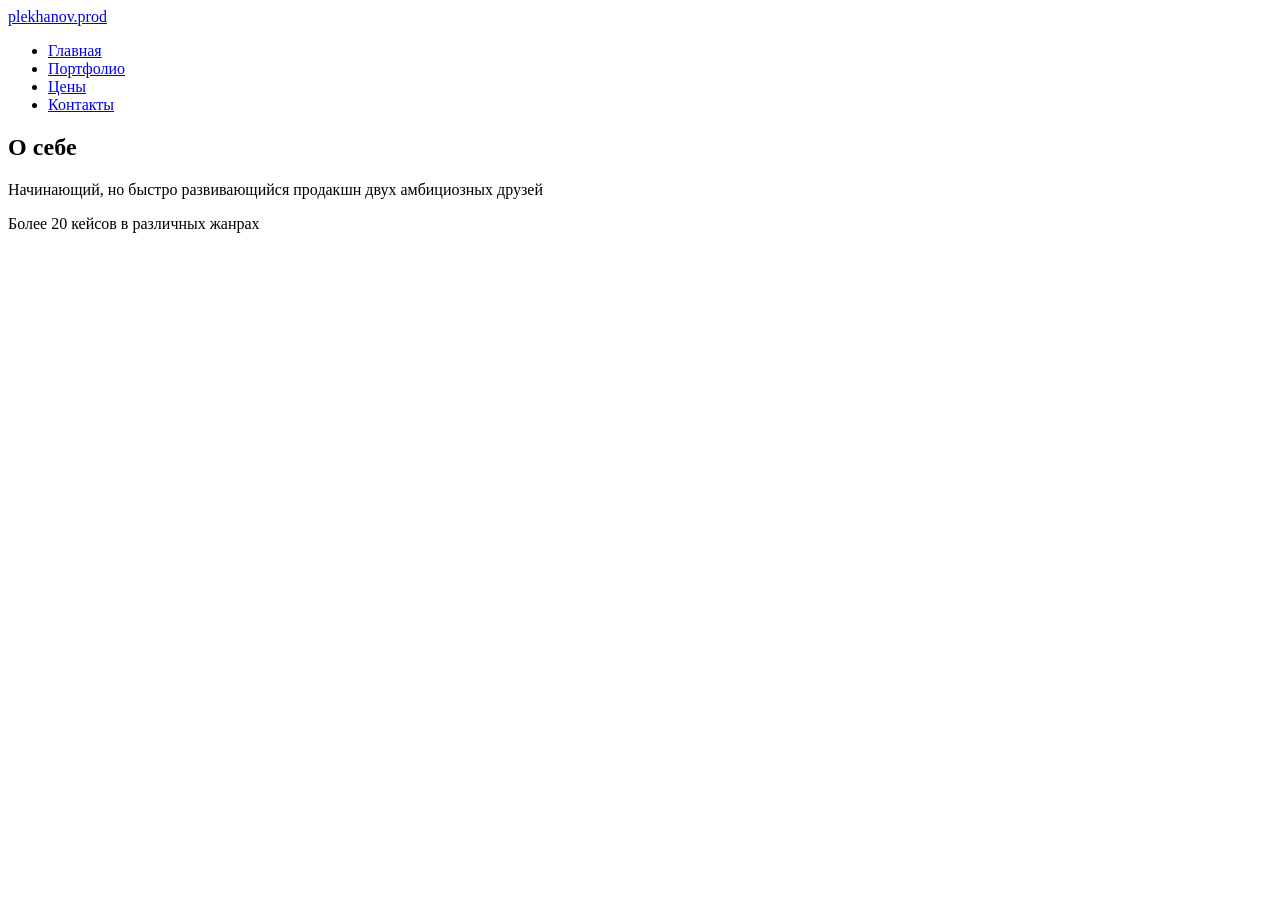
==== index.html @ 406d54a6 "Update index.html123" ====
<!DOCTYPE html>
<html lang="ru">
<head>
    <meta charset="UTF-8">
    <meta name="viewport" content="width=device-width, initial-scale=1.0">
    <title>plekhanov.prod</title>
    <link rel="stylesheet" href="style.css">
</head>
<script>
document.addEventListener('DOMContentLoaded', function() {
    const currentPage = window.location.pathname.split('/').pop() || 'index.html';
    const links = document.querySelectorAll('.header ul a'); // ONLY NAV MENU LINKS
    
    links.forEach(link => {
        if (link.getAttribute('href') === currentPage) {
            link.classList.add('active');
        }
    });
});
</script>
<body>
    <nav class="header">
        <a href="index.html" class="logo">plekhanov.<span>prod</span></a>
        <ul>
            <li><a href="index.html" class="active">Главная</a></li>
            <li><a href="portfolio.html">Портфолио</a></li>
            <li><a href="prices.html">Цены</a></li>
            <li><a href="contacts.html">Контакты</a></li>
        </ul>
    </nav>
    
    <main class="main-content">
    <!-- YOUR BACKGROUND IMAGE -->
    <div class="hero" style="background-image: url('https://raw.githubusercontent.com/naimEND/naimEND.github.io/0_pSHP9z4XFHgTAmvR (2).jpg');">
        <div class="hero-overlay"></div>
        
        <!-- BIO TEXT HIGHER - OVER BACKGROUND -->
        <section class="bio hero-bio">
            <h2>О себе</h2>
            <p>Начинающий, но быстро развивающийся продакшн двух амбициозных друзей</p>
            <p>Более 20 кейсов в различных жанрах</p>
        </section>
    </div>
    </main>
</body>
</html>
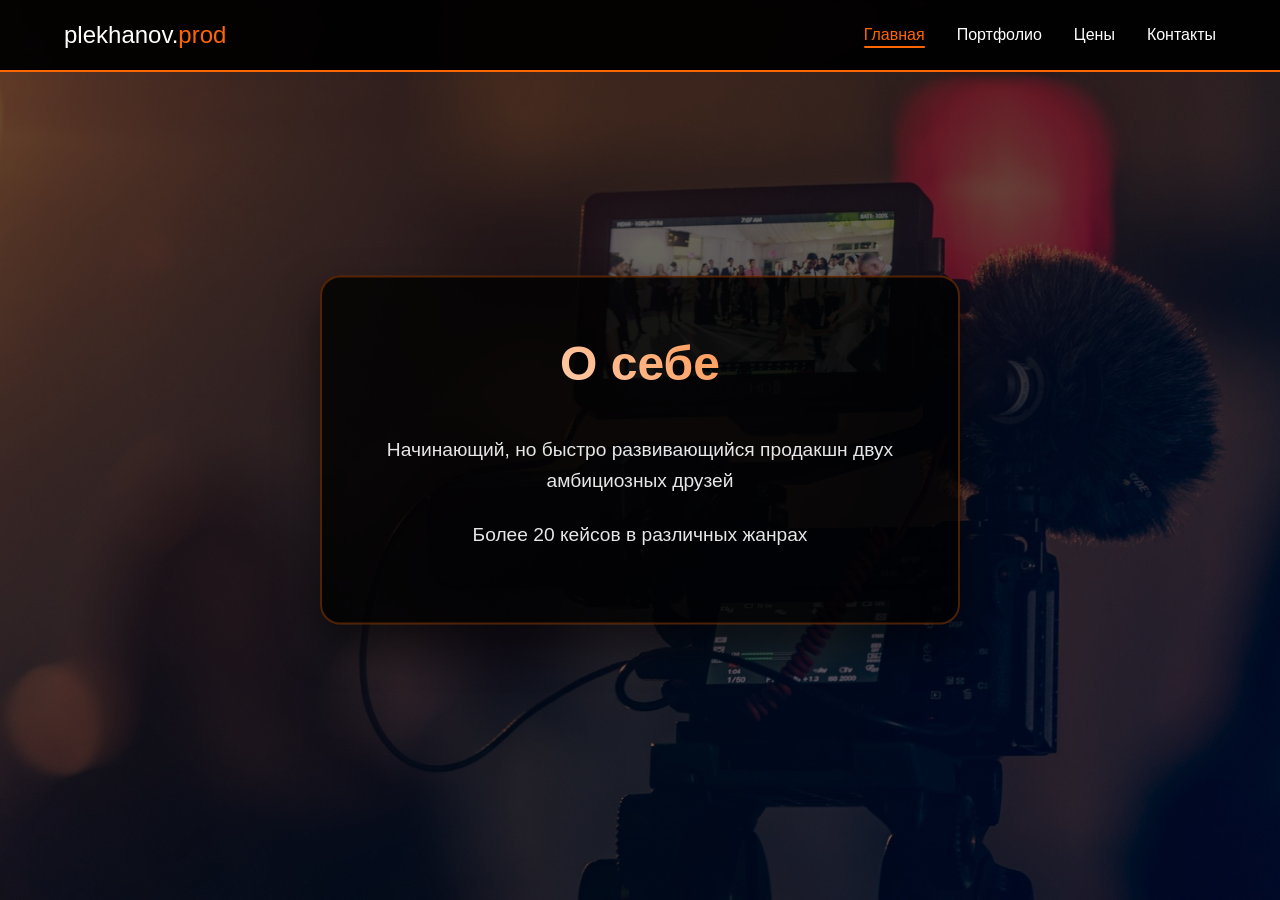
==== commit cb78ee29: "Update index.html" ====
--- a/index.html
+++ b/index.html
@@ -31,7 +31,7 @@
     
     <main class="main-content">
     <!-- YOUR BACKGROUND IMAGE -->
-    <div class="hero" style="background-image: url('https://raw.githubusercontent.com/naimEND/naimEND.github.io/0_pSHP9z4XFHgTAmvR (2).jpg');">
+    <div class="hero" style="background-image: url('./0_pSHP9z4XFHgTAmvR.jpg');">
         <div class="hero-overlay"></div>
         
         <!-- BIO TEXT HIGHER - OVER BACKGROUND -->
--- a/style.css
+++ b/style.css
@@ -0,0 +1,467 @@
+* { margin: 0; padding: 0; box-sizing: border-box; }
+
+body {
+    font-family: -apple-system, BlinkMacSystemFont, 'Segoe UI', sans-serif;
+    background: #000;
+    color: #fff;
+    line-height: 1.6;
+    overflow-x: hidden;
+}
+
+.header {
+    position: fixed;
+    top: 0;
+    width: 100%;
+    background: rgba(0,0,0,0.95);
+    backdrop-filter: blur(10px);
+    padding: 1rem 5%;
+    display: flex;
+    justify-content: space-between;
+    align-items: center;
+    z-index: 1000;
+    border-bottom: 2px solid #FF6600; /* ORANGE BORDER */
+}
+
+.logo { 
+    font-size: 1.5rem; 
+    font-weight: 700; 
+    text-decoration: none;
+    color: #fff;
+}
+
+.logo span { 
+    color: #FF6600 !important; /* FORCE ORANGE */
+}
+
+.header ul {
+    display: flex;
+    list-style: none;
+    gap: 2rem;
+}
+
+.header a {
+    color: #fff;
+    text-decoration: none;
+    font-weight: 500;
+    transition: all 0.3s ease;
+    position: relative;
+}
+
+.header a:hover {
+    color: #FF6600 !important; /* ORANGE ON HOVER */
+}
+
+.header a.active {
+    color: #FF6600 !important; /* ORANGE ON ACTIVE */
+}
+
+.header a.active::after {
+    content: '';
+    position: absolute;
+    bottom: -8px;
+    left: 0;
+    width: 100%;
+    height: 3px;
+    background: #FF6600;
+    border-radius: 2px;
+}
+
+.logo { 
+    font-size: 1.5rem; 
+    font-weight: 700; 
+    text-decoration: none;
+    color: #fff;
+}
+
+.logo span { color: #FF6600; }
+
+.header ul {
+    display: flex;
+    list-style: none;
+    gap: 2rem;
+}
+
+.header a {
+    color: #fff;
+    text-decoration: none;
+    font-weight: 500;
+    transition: color 0.3s ease;
+    position: relative;
+}
+
+.header a:hover, .header a.active {
+    color: #FF6600;
+}
+
+.header a.active::after {
+    content: '';
+    position: absolute;
+    bottom: -5px;
+    left: 0;
+    width: 100%;
+    height: 2px;
+    background: #FF6600;
+}
+
+
+
+
+
+
+.hero {
+    position: fixed;      /* FIXED behind everything */
+    top: 0;
+    left: 0;
+    width: 100vw;         /* FULL viewport width */
+    height: 100vh;        /* FULL viewport height */
+    background-size: cover;
+    background-position: center;
+    background-repeat: no-repeat;
+    z-index: -1;          /* BEHIND header/content */
+}
+
+.hero-overlay {
+    position: absolute;
+    top: 0;
+    left: 0;
+    right: 0;
+    bottom: 0;
+    background: rgba(0,0,0,0.6);
+}
+
+
+.main-content, .prices-main, .contacts-main {
+    position: relative;   /* Brings content above background */
+    z-index: 1;
+    min-height: 100vh;
+    padding: 120px 5% 5%; /* Header height + content */
+    max-width: 1400px;
+    margin: 0 auto;
+}
+
+
+
+
+
+
+
+
+.hero-bio {
+    position: absolute;
+    top: 50%;
+    left: 50%;
+    transform: translate(-50%, -50%);
+    max-width: 700px;
+    text-align: center;
+    padding: 3rem 2rem;
+    background: rgba(0,0,0,0.8);
+    border: 2px solid rgba(255,102,0,0.3);
+    border-radius: 20px;
+    z-index: 2;
+    box-shadow: 0 20px 40px rgba(0,0,0,0.5);
+    /* FIXED ANIMATION - starts centered, just fades in */
+    opacity: 0;
+    animation: fadeInOnly 1.5s ease forwards;
+}
+
+@keyframes fadeInOnly {
+    to {
+        opacity: 1;
+    }
+}
+
+.hero-bio h2 {
+    font-size: 3rem;
+    margin-bottom: 2rem;
+    background: linear-gradient(45deg, #fff, #FF6600);
+    -webkit-background-clip: text;
+    -webkit-text-fill-color: transparent;
+    background-clip: text;
+}
+
+
+
+.bio, .prices-main h1, .contacts-main h1 {
+    text-align: center;
+    max-width: 800px;
+    margin: 0 auto 4rem;
+}
+
+.bio h2, .prices-main h1, .contacts-main h1 {
+    font-size: 3rem;
+    margin-bottom: 2rem;
+    background: linear-gradient(45deg, #fff, #FF6600);
+    -webkit-background-clip: text;
+    -webkit-text-fill-color: transparent;
+    background-clip: text;
+}
+
+.bio p { font-size: 1.2rem; margin-bottom: 1.5rem; opacity: 0.9; }
+
+.portfolio-main {
+    position: relative;
+    z-index: 1;
+    padding: 120px 4% 5%;
+    max-width: 1500px;
+    margin: 0 auto;
+}
+
+.portfolio-item {
+    display: flex;
+    align-items: center;
+    justify-content: space-between;
+    gap: 3rem;
+    min-height: 85vh;
+    padding: 3rem 0;
+    border-bottom: 1px solid rgba(255, 102, 0, 0.2);
+}
+
+.alternate-2 {
+    flex-direction: row-reverse;
+}
+
+.portfolio-image {
+    width: 52%;
+    aspect-ratio: 16 / 9;
+    background-size: cover;
+    background-position: center;
+    background-repeat: no-repeat;
+    border-radius: 24px;
+    border: 2px solid rgba(255, 102, 0, 0.35);
+    box-shadow: 0 20px 40px rgba(0, 0, 0, 0.35);
+    flex-shrink: 0;
+}
+
+
+.portfolio-text {
+    width: 40%;
+    max-width: 480px;
+}
+
+.portfolio-text h2 {
+    font-size: 2.4rem;
+    color: #FF6600;
+    margin-bottom: 1.2rem;
+}
+
+.portfolio-text p {
+    font-size: 1.1rem;
+    line-height: 1.7;
+    color: #fff;
+    opacity: 0.92;
+}
+
+
+/* ALTERNATING LAYOUT */
+.alternate-2 {
+    flex-direction: row-reverse;  /* FLIPS: TEXT LEFT, IMAGE RIGHT */
+}
+
+/* MOBILE */
+@media (max-width: 900px) {
+    .header {
+        flex-direction: column;
+        align-items: center;
+        justify-content: center;
+        gap: 0.8rem;
+        padding: 1rem 1rem 0.8rem;
+    }
+
+    .logo {
+        font-size: 1.3rem;
+        text-align: center;
+    }
+
+    .header ul {
+        display: flex;
+        flex-wrap: wrap;
+        justify-content: center;
+        gap: 0.8rem 1.2rem;
+        padding: 0;
+        margin: 0;
+    }
+
+    .header li {
+        list-style: none;
+    }
+
+    .header ul a {
+        font-size: 0.95rem;
+        white-space: nowrap;
+    }
+
+    .hero-bio {
+        top: 50%;
+        left: 50%;
+        transform: translate(-50%, -50%);
+        width: 88vw;
+        max-width: 88vw;
+        aspect-ratio: 4 / 3;
+        padding: 1.5rem 1.2rem;
+        display: flex;
+        flex-direction: column;
+        justify-content: center;
+        /* FIXED ANIMATION - starts centered, just fades in */
+        opacity: 0;
+        animation: fadeInOnly 1.5s ease forwards;
+    }
+
+
+    
+}
+
+
+    
+    .portfolio-item,
+    .alternate-2 {
+        flex-direction: column;
+        min-height: auto;
+        text-align: center;
+    }
+
+    .portfolio-image {
+        width: 100%;
+        aspect-ratio: 16 / 9;
+        min-height: unset;
+    }
+
+    .portfolio-text {
+        width: 100%;
+        max-width: 700px;
+    }
+}
+
+
+.text-right .text-content { order: 1; }
+.text-left .text-content { order: 2; }
+
+.text-content {
+    flex: 1;
+    padding: 0 4rem;
+}
+
+.text-content h2 {
+    font-size: 2.5rem;
+    margin-bottom: 1.5rem;
+    color: #FF6600;
+}
+
+.image-placeholder {
+    flex: 1;
+    height: 500px;
+    background-size: cover;
+    background-position: center;
+    border-radius: 20px;
+    border: 2px solid #FF6600;
+    transition: transform 0.5s ease, box-shadow 0.5s ease;
+}
+
+.image-placeholder:hover {
+    transform: scale(1.02);
+    box-shadow: 0 20px 40px rgba(255,102,0,0.3);
+}
+
+.price-grid {
+    display: grid;
+    grid-template-columns: repeat(auto-fit, minmax(300px, 1fr));
+    gap: 2rem;
+    margin-top: 4rem;
+}
+
+.price-card {
+    background: rgba(255,255,255,0.05);
+    padding: 2.5rem;
+    border-radius: 20px;
+    border: 1px solid rgba(255,102,0,0.3);
+    text-align: center;
+    transition: all 0.4s ease;
+}
+
+.price-card:hover {
+    background: rgba(255,102,0,0.1);
+    transform: translateY(-10px);
+    border-color: #FF6600;
+}
+
+.price-card h3 { color: #FF6600; font-size: 1.8rem; margin-bottom: 1rem; }
+.price { font-size: 2.5rem; font-weight: 700; color: #fff; margin-bottom: 1.5rem; }
+.price-card ul { list-style: none; text-align: left; }
+.price-card li { margin-bottom: 0.5rem; opacity: 0.9; }
+
+
+.price-card ul {
+    list-style: none;
+    padding-left: 2rem;
+    margin: 1rem 0;
+}
+
+.price-card li {
+    position: relative;
+    margin-bottom: 0.5rem;
+    opacity: 0.9;
+}
+
+.price-card li::before {
+    content: "•";
+    color: #FF6600;
+    font-weight: bold;
+    position: absolute;
+    left: -1.5rem;
+}
+
+
+
+
+
+.platforms {
+    display: grid;
+    grid-template-columns: repeat(auto-fit, minmax(250px, 1fr));
+    gap: 2rem;
+    margin-top: 4rem;
+}
+
+.platform {
+    background: rgba(255,255,255,0.05);
+    padding: 2rem;
+    border-radius: 15px;
+    border-left: 4px solid #FF6600;
+    transition: all 0.3s ease;
+}
+
+.platform:hover {
+    background: rgba(255,102,0,0.1);
+    transform: translateX(10px);
+}
+
+.platform h3 { color: #FF6600; margin-bottom: 1rem; }
+
+/* ANIMATIONS */
+.fade-in {
+    opacity: 0;
+    transform: translateY(30px);
+    animation: fadeInUp 1s ease forwards;
+}
+
+.slide-in {
+    opacity: 0;
+    transform: translateY(50px);
+    animation: slideInUp 0.8s ease forwards;
+}
+
+.slide-in:nth-child(2) { animation-delay: 0.2s; }
+.slide-in:nth-child(3) { animation-delay: 0.4s; }
+
+@keyframes fadeInUp {
+    to {
+        opacity: 1;
+        transform: translateY(0);
+    }
+}
+
+@keyframes slideInUp {
+    to {
+        opacity: 1;
+        transform: translateY(0);
+    }
+}
+
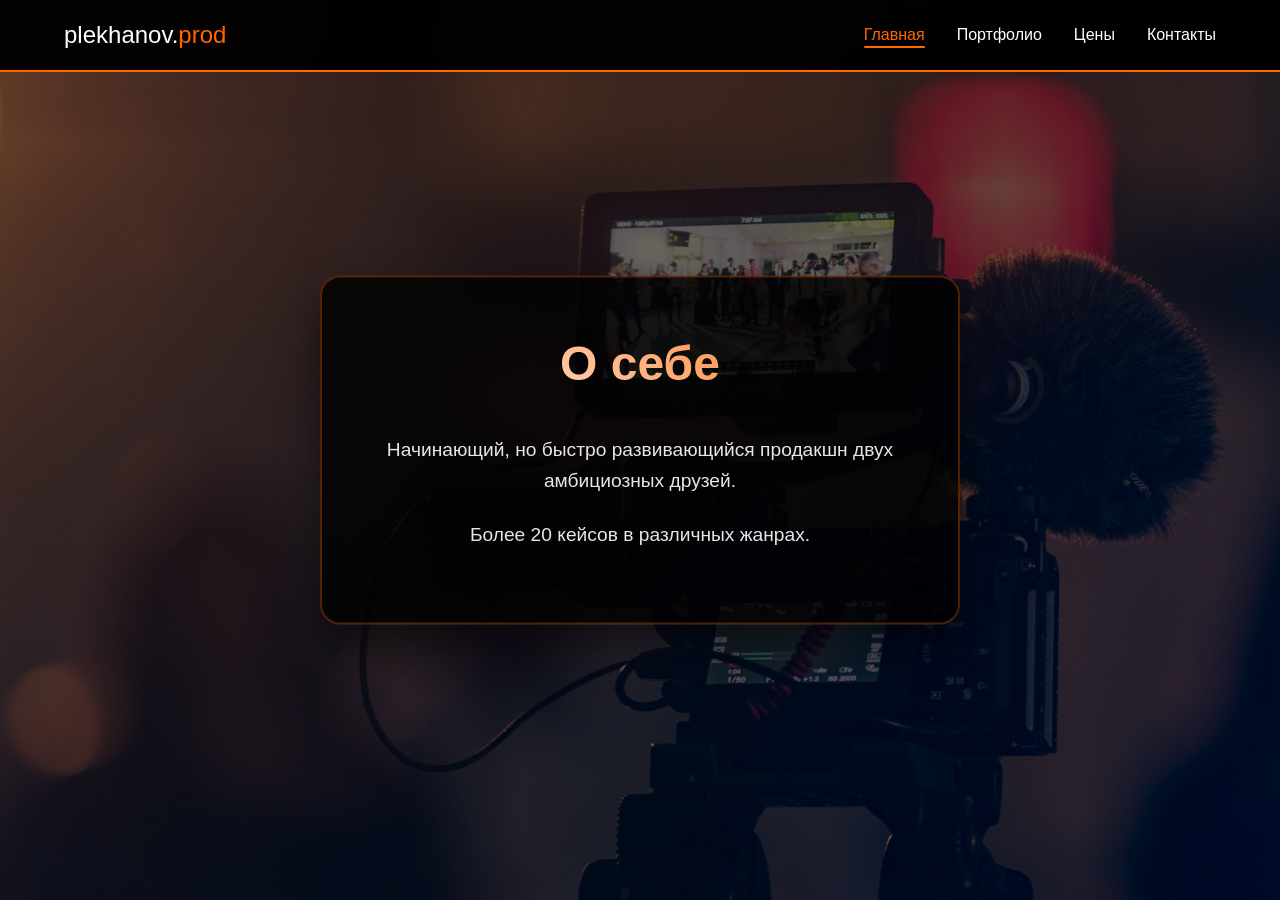
==== commit 0c840493: "Update index.html" ====
--- a/index.html
+++ b/index.html
@@ -37,8 +37,8 @@
         <!-- BIO TEXT HIGHER - OVER BACKGROUND -->
         <section class="bio hero-bio">
             <h2>О себе</h2>
-            <p>Начинающий, но быстро развивающийся продакшн двух амбициозных друзей</p>
-            <p>Более 20 кейсов в различных жанрах</p>
+            <p>Начинающий, но быстро развивающийся продакшн двух амбициозных друзей.</p>
+            <p>Более 20 кейсов в различных жанрах.</p>
         </section>
     </div>
     </main>
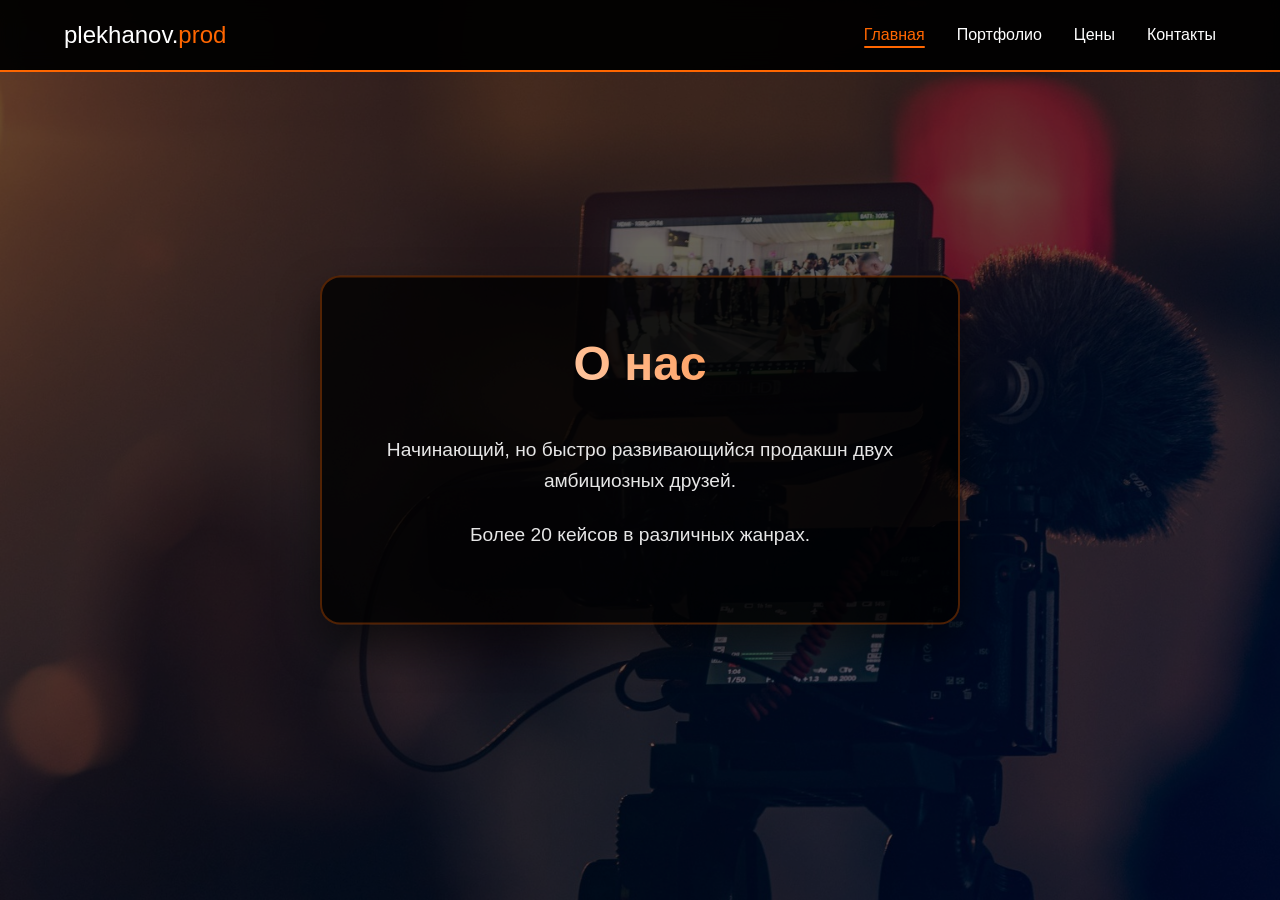
==== commit 76ddf589: "Update index.html" ====
--- a/index.html
+++ b/index.html
@@ -36,7 +36,7 @@
         
         <!-- BIO TEXT HIGHER - OVER BACKGROUND -->
         <section class="bio hero-bio">
-            <h2>О себе</h2>
+            <h2>О нас</h2>
             <p>Начинающий, но быстро развивающийся продакшн двух амбициозных друзей.</p>
             <p>Более 20 кейсов в различных жанрах.</p>
         </section>
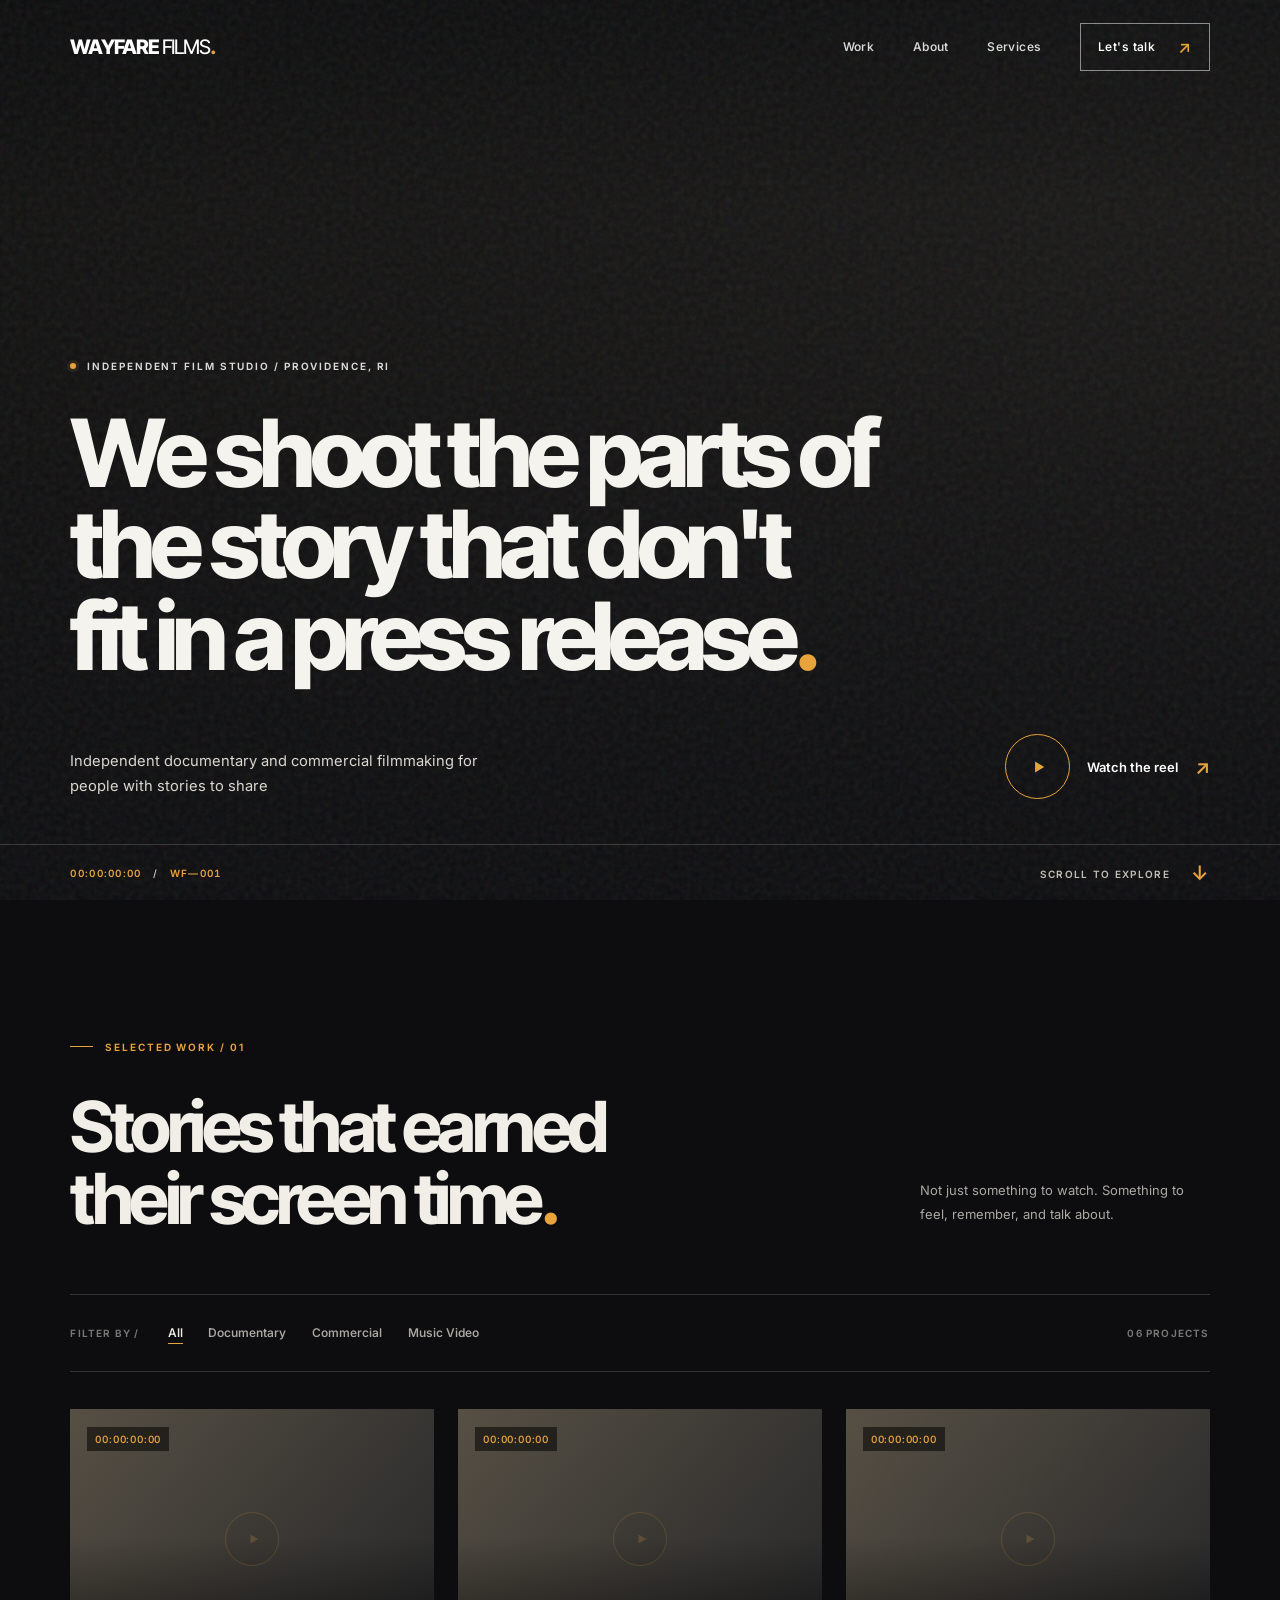
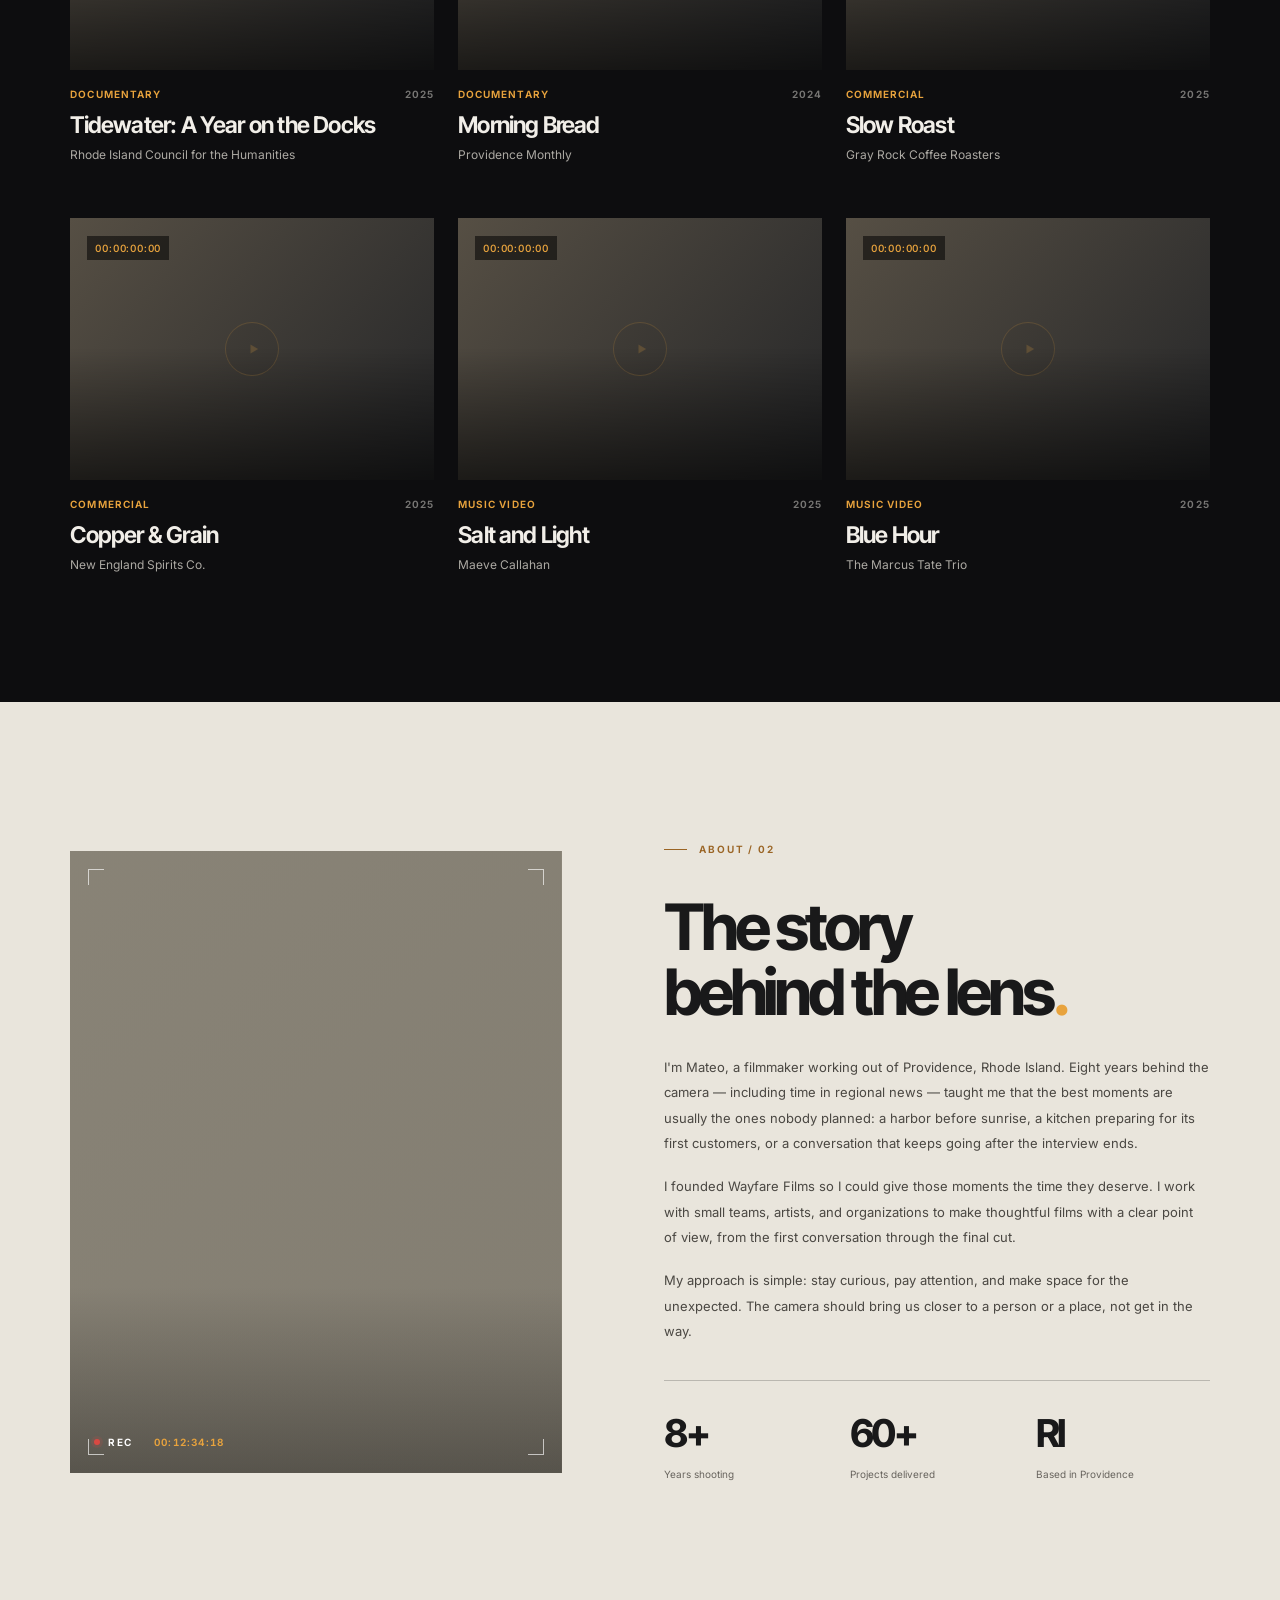
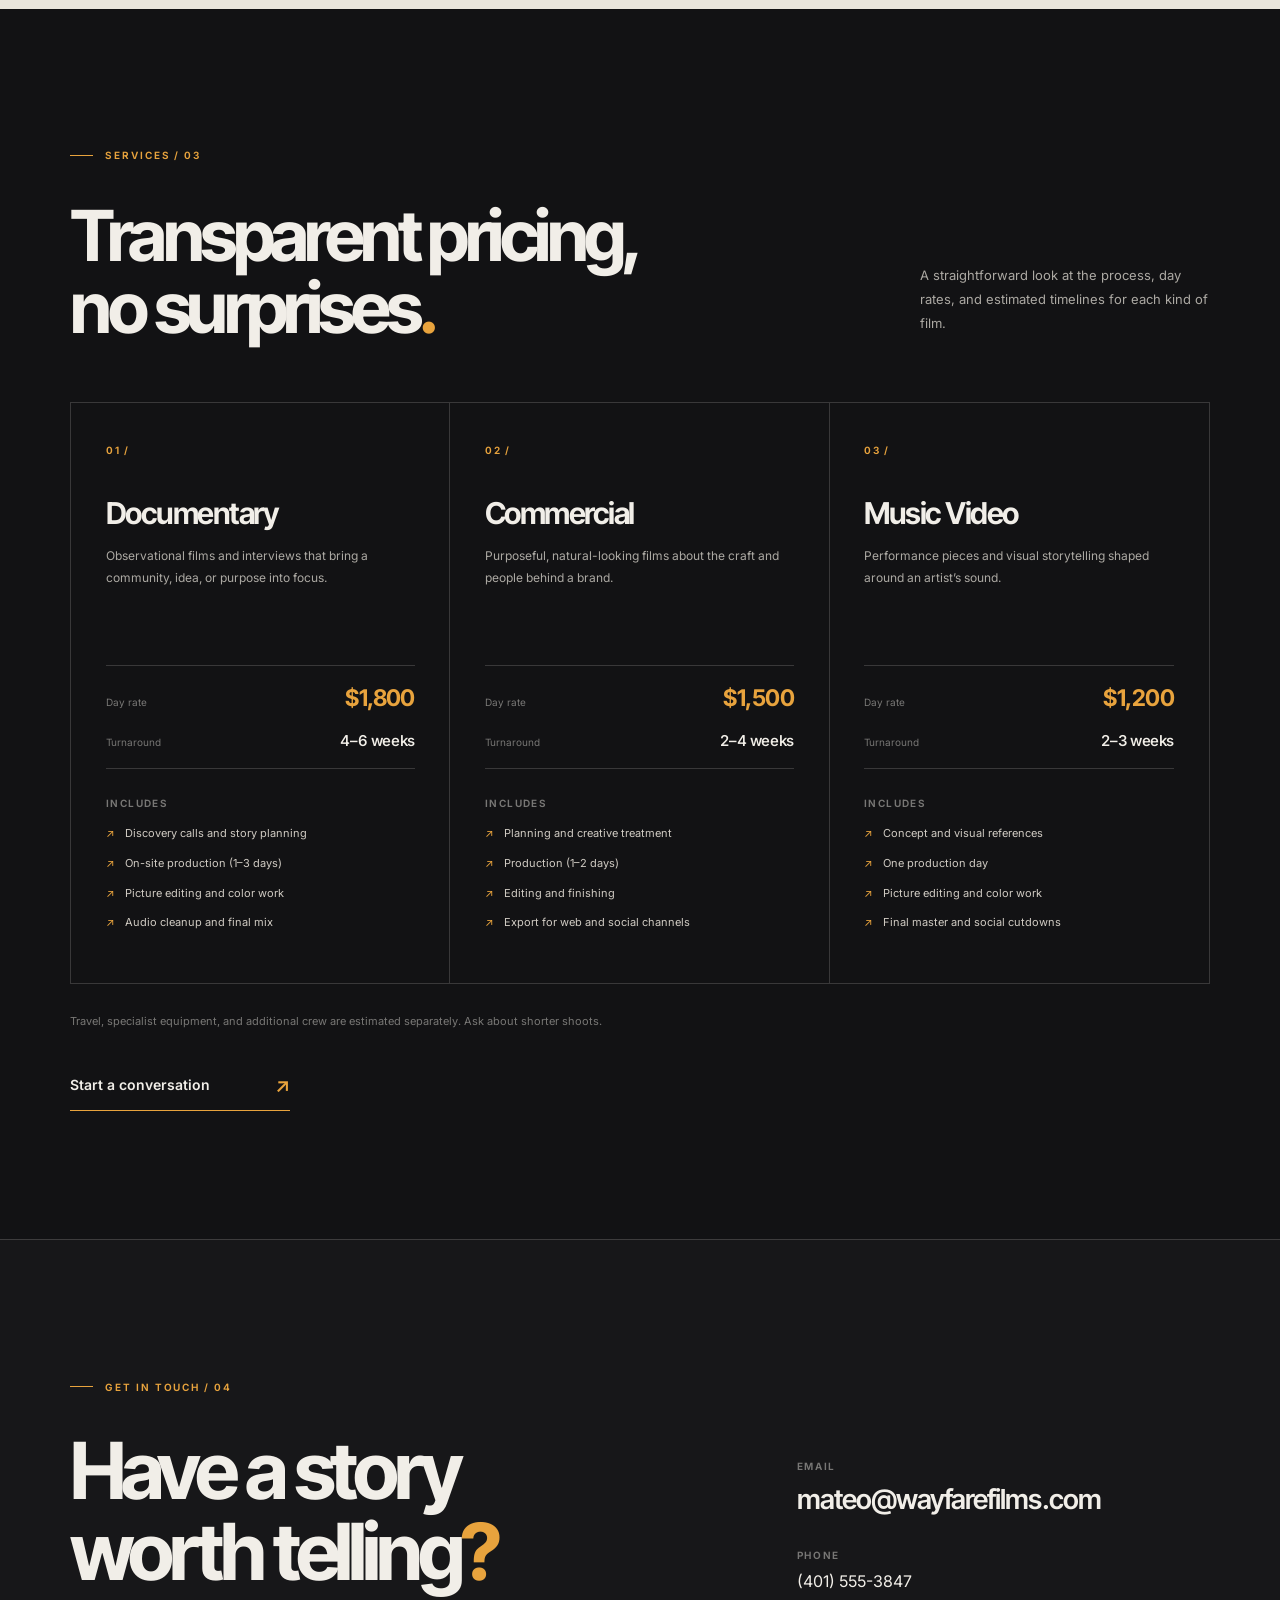
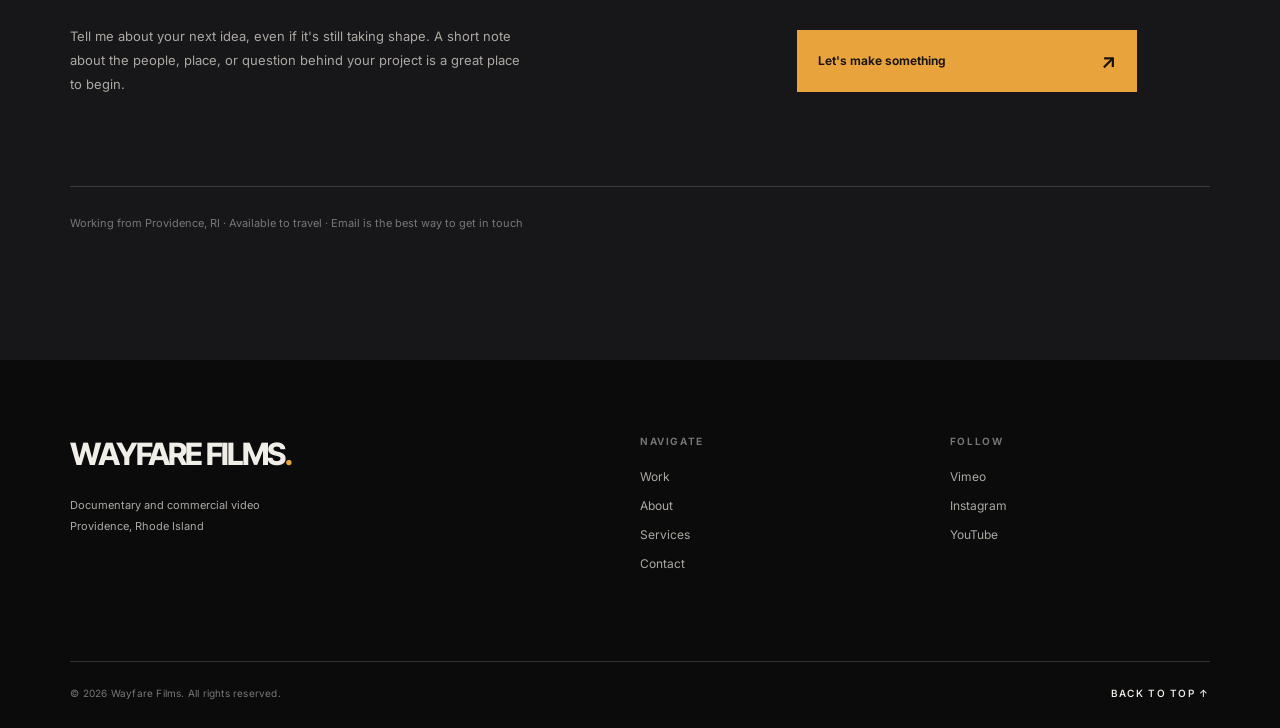
==== commit bd9f8ede: "files from previous project" ====
--- a/index.html
+++ b/index.html
@@ -1,46 +1,140 @@
-<!DOCTYPE html>
-<html lang="ru">
+<!doctype html>
+<html lang="en">
 <head>
-    <meta charset="UTF-8">
-    <meta name="viewport" content="width=device-width, initial-scale=1.0">
-    <title>plekhanov.prod</title>
-    <link rel="stylesheet" href="style.css">
+  <meta charset="utf-8">
+  <meta name="viewport" content="width=device-width, initial-scale=1">
+  <meta name="theme-color" content="#0d0d0f">
+  <meta name="description" content="Independent documentary and commercial film production. Real stories, thoughtfully told.">
+  <meta property="og:type" content="website">
+  <meta property="og:title" content="Wayfare Films — Documentary & Commercial Video">
+  <meta property="og:description" content="Independent documentary and commercial filmmaking for people with stories to share.">
+  <title>Wayfare Films — Documentary & Commercial Video</title>
+  <link rel="icon" type="image/svg+xml" href="assets/favicon.svg">
+  <link rel="preconnect" href="https://fonts.googleapis.com">
+  <link rel="preconnect" href="https://fonts.gstatic.com" crossorigin>
+  <link href="https://fonts.googleapis.com/css2?family=Inter:wght@400;450;500;550;600;700&family=Inter+Tight:wght@400;500;600;700;800&display=swap" rel="stylesheet">
+  <link rel="stylesheet" href="styles.css">
+  <script src="content.js" defer></script>
+  <script src="script.js" defer></script>
 </head>
-<script>
-document.addEventListener('DOMContentLoaded', function() {
-    const currentPage = window.location.pathname.split('/').pop() || 'index.html';
-    const links = document.querySelectorAll('.header ul a'); // ONLY NAV MENU LINKS
-    
-    links.forEach(link => {
-        if (link.getAttribute('href') === currentPage) {
-            link.classList.add('active');
-        }
-    });
-});
-</script>
 <body>
-    <nav class="header">
-        <a href="index.html" class="logo">plekhanov.<span>prod</span></a>
-        <ul>
-            <li><a href="index.html" class="active">Главная</a></li>
-            <li><a href="portfolio.html">Портфолио</a></li>
-            <li><a href="prices.html">Цены</a></li>
-            <li><a href="contacts.html">Контакты</a></li>
-        </ul>
+  <a class="skip-link" href="#main">Skip to content</a>
+
+  <header class="site-header" id="site-header">
+    <div class="header-inner page-gutter">
+      <a href="#top" class="wordmark" id="wordmark" aria-label="Wayfare Films, homepage">WAYFARE <span>FILMS</span><span class="wordmark-dot" aria-hidden="true">.</span></a>
+      <nav class="desktop-nav" aria-label="Main navigation">
+        <a href="#work">Work</a>
+        <a href="#about">About</a>
+        <a href="#services">Services</a>
+        <a href="#contact" class="nav-contact">Let's talk <span aria-hidden="true">↗</span></a>
+      </nav>
+      <button class="menu-toggle" id="menu-toggle" type="button" aria-label="Open menu" aria-controls="mobile-nav" aria-expanded="false">
+        <span></span><span></span>
+      </button>
+    </div>
+    <nav class="mobile-nav" id="mobile-nav" aria-label="Mobile navigation" hidden>
+      <a href="#work">Work</a><a href="#about">About</a><a href="#services">Services</a><a href="#contact">Contact</a>
     </nav>
-    
-    <main class="main-content">
-    <!-- YOUR BACKGROUND IMAGE -->
-    <div class="hero" style="background-image: url('./0_pSHP9z4XFHgTAmvR.jpg');">
-        <div class="hero-overlay"></div>
-        
-        <!-- BIO TEXT HIGHER - OVER BACKGROUND -->
-        <section class="bio hero-bio">
-            <h2>О нас</h2>
-            <p>Начинающий, но быстро развивающийся продакшн двух амбициозных друзей.</p>
-            <p>Более 20 кейсов в различных жанрах.</p>
-        </section>
+  </header>
+
+  <main id="main">
+    <section class="hero" id="top" aria-labelledby="hero-title">
+      <div class="hero-media" id="hero-media" role="img" aria-label="Working fishing dock at golden hour">
+        <video class="hero-video" id="hero-video" autoplay muted loop playsinline preload="none" hidden></video>
+      </div>
+      <div class="hero-shadow" aria-hidden="true"></div>
+      <div class="hero-grain" aria-hidden="true"></div>
+      <div class="hero-content page-gutter">
+        <div class="hero-topline"><span class="live-indicator"></span><span id="hero-overline">INDEPENDENT FILM STUDIO / PROVIDENCE, RI</span></div>
+        <h1 id="hero-title">We shoot the parts of the story that don't fit in a press release<span class="accent-period">.</span></h1>
+        <div class="hero-bottom">
+          <p id="hero-subtitle">Independent documentary and commercial filmmaking for people with stories to share</p>
+          <a href="#work" class="reel-link" id="reel-link">
+            <span class="play-ring" aria-hidden="true"><svg viewBox="0 0 24 24" width="20" height="20" fill="currentColor"><path d="m8.5 5.5 11 6.5-11 6.5z"/></svg></span>
+            <span class="reel-link-text">Watch the reel</span>
+            <span class="reel-link-arrow" aria-hidden="true">↗</span>
+          </a>
+        </div>
+      </div>
+      <div class="hero-bottomline page-gutter" aria-hidden="true">
+        <span>00:00:00:00 <span class="timecode-separator">/</span> WF—001</span>
+        <span>SCROLL TO EXPLORE <span class="scroll-arrow">↓</span></span>
+      </div>
+    </section>
+
+    <section class="work-section section-space page-gutter" id="work" aria-labelledby="work-title">
+      <div class="section-head work-head">
+        <div><div class="eyebrow"><span class="eyebrow-line"></span> SELECTED WORK / 01</div><h2 id="work-title">Stories that earned<br>their screen time<span class="accent-period">.</span></h2></div>
+        <p class="section-intro">Not just something to watch. Something to feel, remember, and talk about.</p>
+      </div>
+      <div class="work-toolbar">
+        <span class="toolbar-label">FILTER BY /</span>
+        <div class="filters" id="filters" role="group" aria-label="Filter work by category"></div>
+        <span class="work-count" id="work-count" aria-live="polite">06 PROJECTS</span>
+      </div>
+      <div class="project-grid" id="project-grid"></div>
+      <p class="empty-state" id="empty-state" hidden>No projects in this category yet.</p>
+    </section>
+
+    <section class="about-section section-space page-gutter" id="about" aria-labelledby="about-title">
+      <div class="about-grid">
+        <div class="about-photo-wrap reveal">
+          <div class="about-photo" id="about-photo" role="img" aria-label="Filmmaker holding a camera on a dock"></div>
+          <div class="photo-timecode"><span class="red-record"></span> REC <span>00:12:34:18</span></div>
+          <div class="photo-corner tl"></div><div class="photo-corner tr"></div><div class="photo-corner bl"></div><div class="photo-corner br"></div>
+        </div>
+        <div class="about-copy reveal">
+          <div class="eyebrow"><span class="eyebrow-line"></span> ABOUT / 02</div>
+          <h2 id="about-title">The story behind<br>the lens<span class="accent-period">.</span></h2>
+          <div class="body-copy" id="about-body"></div>
+          <div class="stats" id="stats"></div>
+        </div>
+      </div>
+    </section>
+
+    <section class="services-section section-space page-gutter" id="services" aria-labelledby="services-title">
+      <div class="section-head services-head">
+        <div><div class="eyebrow"><span class="eyebrow-line"></span> SERVICES / 03</div><h2 id="services-title">Transparent pricing,<br>no surprises<span class="accent-period">.</span></h2></div>
+        <p class="section-intro" id="services-intro">A straightforward look at the process, day rates, and estimated timelines for each kind of film.</p>
+      </div>
+      <div class="services-grid" id="services-grid"></div>
+      <p class="pricing-note" id="pricing-note"></p>
+      <a href="#contact" class="text-cta">Start a conversation <span aria-hidden="true">↗</span></a>
+    </section>
+
+    <section class="contact-section section-space page-gutter" id="contact" aria-labelledby="contact-title">
+      <div class="eyebrow"><span class="eyebrow-line"></span> GET IN TOUCH / 04</div>
+      <div class="contact-content">
+        <div>
+          <h2 id="contact-title">Have a story<br>worth telling<span class="accent-period">?</span></h2>
+          <p id="contact-copy">Tell me about your next idea, even if it's still taking shape. A short note about the people, place, or question behind your project is a great place to begin.</p>
+        </div>
+        <div class="contact-details">
+          <span class="field-label">EMAIL</span>
+          <a id="contact-email" class="contact-email" href="mailto:mateo@wayfarefilms.com">mateo@wayfarefilms.com</a>
+          <span class="field-label contact-phone-label">PHONE</span>
+          <a id="contact-phone" class="contact-phone" href="tel:+14015553847">(401) 555-3847</a>
+          <a class="contact-send" id="contact-send" href="mailto:mateo@wayfarefilms.com">Let's make something <span aria-hidden="true">↗</span></a>
+        </div>
+      </div>
+      <div class="contact-footnote" id="contact-footnote">Working from Providence, RI · Available to travel · Email is the best way to get in touch</div>
+    </section>
+  </main>
+
+  <footer class="site-footer page-gutter">
+    <div class="footer-main">
+      <div class="footer-brand"><a href="#top" id="footer-name">WAYFARE FILMS<span class="accent-period">.</span></a><p id="footer-description">Documentary and commercial video<br>Providence, Rhode Island</p></div>
+      <div class="footer-group"><div class="field-label">NAVIGATE</div><a href="#work">Work</a><a href="#about">About</a><a href="#services">Services</a><a href="#contact">Contact</a></div>
+      <div class="footer-group"><div class="field-label">FOLLOW</div><div id="social-links"></div></div>
     </div>
-    </main>
+    <div class="footer-bottom"><span id="copyright">© 2026 Wayfare Films. All rights reserved.</span><a href="#top" class="back-top">BACK TO TOP ↑</a></div>
+  </footer>
+
+  <dialog class="project-dialog" id="project-dialog" aria-labelledby="dialog-title">
+    <button class="dialog-close" id="dialog-close" type="button" aria-label="Close project">×</button>
+    <div id="dialog-content"></div>
+  </dialog>
+  <noscript><div class="noscript-message">Enable JavaScript to see the project gallery and edit-friendly portfolio content.</div></noscript>
 </body>
 </html>
--- a/styles.css
+++ b/styles.css
@@ -0,0 +1,305 @@
+/* ===============================================================
+   WAYFARE FILMS — editable cinematic portfolio
+   Colors, spacing, visual layout: change variables below.
+   =============================================================== */
+:root {
+  --bg: #0d0d0f;
+  --bg-soft: #121214;
+  --bg-panel: #19191a;
+  --bg-light: #e9e5dc;
+  --line: rgba(245, 241, 233, .17);
+  --line-strong: rgba(245, 241, 233, .30);
+  --text: #f1eee8;
+  --muted: #aca9a3;
+  --dim: #787775;
+  --accent: #e8a33d;
+  --heading-font: 'Inter Tight', 'Arial Narrow', Arial, sans-serif;
+  --body-font: 'Inter', Arial, sans-serif;
+  --gutter: clamp(22px, 5.5vw, 94px);
+  --maxwidth: 1600px;
+  --radius: 2px;
+}
+
+*, *::before, *::after { box-sizing: border-box; }
+html { scroll-behavior: smooth; scroll-padding-top: 82px; }
+body { margin: 0; background: var(--bg); color: var(--text); font-family: var(--body-font); font-size: 14px; -webkit-font-smoothing: antialiased; }
+body.dialog-open { overflow: hidden; }
+::selection { background: var(--accent); color: var(--bg); }
+a { color: inherit; text-decoration: none; }
+a, button { -webkit-tap-highlight-color: transparent; }
+button, input { font: inherit; }
+button { cursor: pointer; }
+a:focus-visible, button:focus-visible { outline: 2px solid var(--accent); outline-offset: 5px; }
+img, video { display: block; max-width: 100%; }
+[hidden] { display: none !important; }
+.page-gutter { padding-left: max(var(--gutter), calc((100vw - var(--maxwidth)) / 2)); padding-right: max(var(--gutter), calc((100vw - var(--maxwidth)) / 2)); }
+.section-space { padding-top: clamp(94px, 11vw, 174px); padding-bottom: clamp(95px, 10vw, 166px); }
+.accent-period { color: var(--accent); }
+.skip-link { position: fixed; left: 12px; top: -80px; z-index: 1000; padding: 12px 20px; color: var(--bg); background: var(--accent); }
+.skip-link:focus { top: 12px; }
+
+/* Navigation */
+.site-header { position: absolute; inset: 0 0 auto; z-index: 50; color: #fff; transition: background .28s ease, box-shadow .28s ease; }
+.site-header.is-scrolled, .site-header.is-menu-open { position: fixed; background: rgba(13,13,15,.96); box-shadow: 0 1px 0 var(--line); -webkit-backdrop-filter: blur(18px); backdrop-filter: blur(18px); }
+.header-inner { height: 93px; display: flex; align-items: center; justify-content: space-between; gap: 24px; }
+.wordmark { font-family: var(--heading-font); font-weight: 800; font-size: 20px; letter-spacing: -.055em; white-space: nowrap; }
+.wordmark span:first-child { font-weight: 450; }
+.wordmark-dot { color: var(--accent); }
+.desktop-nav { display: flex; align-items: center; gap: clamp(24px, 3vw, 50px); font-size: 12px; font-weight: 550; letter-spacing: .035em; }
+.desktop-nav a:not(.nav-contact) { position: relative; padding: 13px 0; opacity: .84; transition: opacity .2s; }
+.desktop-nav a:not(.nav-contact)::after { content: ''; position: absolute; left: 0; right: 100%; bottom: 7px; height: 1px; background: var(--accent); transition: right .2s; }
+.desktop-nav a:not(.nav-contact):hover { opacity: 1; }
+.desktop-nav a:not(.nav-contact):hover::after { right: 0; }
+.nav-contact { border: 1px solid rgba(255,255,255,.5); padding: 13px 17px; min-width: 111px; display: inline-flex; justify-content: space-between; align-items: center; gap: 23px; transition: background .2s, border-color .2s, color .2s; }
+.nav-contact span { color: var(--accent); font-size: 17px; }
+.nav-contact:hover { border-color: var(--accent); background: var(--accent); color: var(--bg); }
+.nav-contact:hover span { color: var(--bg); }
+.menu-toggle { display: none; width: 44px; height: 44px; background: none; border: 1px solid var(--line-strong); color: inherit; align-items: center; flex-direction: column; justify-content: center; gap: 7px; }
+.menu-toggle span { width: 19px; height: 1px; background: currentColor; transition: transform .2s ease; }
+.site-header.is-menu-open .menu-toggle span:first-child { transform: translateY(4px) rotate(45deg); }
+.site-header.is-menu-open .menu-toggle span:last-child { transform: translateY(-4px) rotate(-45deg); }
+.mobile-nav { display: none; }
+
+/* Hero */
+.hero { position: relative; min-height: max(770px, 100svh); min-height: max(770px, 100vh); display: flex; flex-direction: column; justify-content: flex-end; isolation: isolate; background: #1c1b1a; overflow: hidden; }
+.hero-media, .hero-shadow, .hero-grain { position: absolute; inset: 0; pointer-events: none; }
+.hero-media { z-index: -3; background: linear-gradient(120deg, #39332a, #1d2425 65%, #111112); background-position: 50% 50%; background-size: cover; transform: scale(1.025); }
+.hero-video { width: 100%; height: 100%; object-fit: cover; }
+.hero-shadow { z-index: -2; background: linear-gradient(180deg, rgba(4,5,7,.45) 0%, rgba(4,5,7,.08) 23%, rgba(9,9,11,.18) 42%, rgba(13,13,15,.73) 77%, #0d0d0f 100%), linear-gradient(90deg, rgba(10,10,10,.47), transparent 84%); }
+.hero-grain { z-index: -1; opacity: .085; background-image: url('data:image/svg+xml,%3Csvg viewBox=%220 0 180 180%22 xmlns=%22http://www.w3.org/2000/svg%22%3E%3Cfilter id=%22n%22%3E%3CfeTurbulence type=%22fractalNoise%22 baseFrequency=%22.85%22 numOctaves=%223%22 stitchTiles=%22stitch%22/%3E%3C/filter%3E%3Crect width=%22100%25%22 height=%22100%25%22 filter=%22url(%23n)%22 opacity=%22.9%22/%3E%3C/svg%3E'); }
+.hero-content { position: relative; width: 100%; padding-top: 170px; padding-bottom: 101px; animation: hero-enter .5s ease-out both; }
+.hero-topline { display: flex; align-items: center; gap: 11px; color: rgba(255,255,255,.84); font-size: 10px; font-weight: 650; letter-spacing: .19em; margin-bottom: clamp(30px, 4vh, 50px); }
+.live-indicator, .red-record { width: 6px; height: 6px; display: inline-block; flex: 0 0 auto; border-radius: 50%; background: var(--accent); box-shadow: 0 0 0 3px rgba(232,163,61,.11); }
+.hero h1 { max-width: 1320px; margin: 0; color: #f5f3ee; font: 750 clamp(56px, 7.35vw, 114px)/.975 var(--heading-font); letter-spacing: -.065em; text-wrap: balance; }
+.hero-bottom { display: flex; align-items: flex-end; justify-content: space-between; gap: 70px; margin-top: clamp(35px, 4vw, 57px); }
+.hero-bottom p { max-width: 430px; font-size: clamp(14px, 1.15vw, 17px); line-height: 1.7; color: #dad6d0; margin: 0; }
+.reel-link { display: inline-flex; align-items: center; gap: 17px; color: #fff; font-size: 13px; font-weight: 600; white-space: nowrap; }
+.play-ring { display: grid; place-items: center; width: 65px; height: 65px; border: 1px solid var(--accent); border-radius: 50%; color: var(--accent); transition: color .2s, background .2s, transform .2s; }
+.play-ring svg { margin-left: 2px; }
+.reel-link:hover .play-ring { background: var(--accent); color: var(--bg); transform: scale(1.06); }
+.reel-link-arrow { color: var(--accent); font-size: 20px; transition: transform .2s; }
+.reel-link:hover .reel-link-arrow { transform: translate(3px,-3px); }
+.hero-bottomline { position: absolute; bottom: 0; left: 0; right: 0; display: flex; justify-content: space-between; align-items: center; height: 56px; font-size: 10px; font-weight: 600; letter-spacing: .13em; color: #c3c0b8; border-top: 1px solid rgba(244,239,231,.18); }
+.hero-bottomline > span:first-child { color: var(--accent); font-variant-numeric: tabular-nums; }
+.timecode-separator { color: #c3c0b8; padding: 0 7px; }
+.scroll-arrow { font-size: 20px; margin-left: 17px; color: var(--accent); vertical-align: -2px; }
+@keyframes hero-enter { from { opacity: 0; transform: translateY(22px); } to { opacity: 1; transform: translateY(0); } }
+
+/* Section headings */
+.eyebrow { display: flex; align-items: center; gap: 12px; color: var(--accent); font-size: 10px; font-weight: 650; letter-spacing: .19em; text-transform: uppercase; margin-bottom: clamp(26px, 3vw, 42px); }
+.eyebrow-line { width: 23px; height: 1px; background: var(--accent); display: inline-block; }
+h2 { font-family: var(--heading-font); font-size: clamp(44px, 5.5vw, 84px); line-height: 1.025; font-weight: 710; letter-spacing: -.065em; margin: 0; text-wrap: balance; }
+.section-head { display: flex; justify-content: space-between; align-items: flex-end; gap: 50px; margin-bottom: 58px; }
+.section-intro { width: min(100%, 290px); flex: 0 0 290px; margin: 0 0 9px; color: var(--muted); line-height: 1.85; font-size: 13px; }
+
+/* Work */
+.work-section { background: var(--bg); }
+.work-toolbar { border-top: 1px solid var(--line); border-bottom: 1px solid var(--line); display: flex; align-items: center; gap: 26px; min-height: 78px; margin-bottom: 37px; }
+.toolbar-label, .work-count { font-size: 10px; font-weight: 650; letter-spacing: .12em; color: var(--dim); white-space: nowrap; }
+.filters { display: flex; flex-wrap: wrap; gap: clamp(10px, 1.7vw, 28px); }
+.filter-btn { position: relative; padding: 15px 2px; border: none; background: none; color: var(--muted); font-size: 12px; font-weight: 550; transition: color .2s; white-space: nowrap; }
+.filter-btn::after { content: ''; position: absolute; left: 2px; right: 100%; bottom: 11px; height: 1px; background: var(--accent); transition: right .22s; }
+.filter-btn:hover, .filter-btn[aria-pressed="true"] { color: var(--text); }
+.filter-btn[aria-pressed="true"]::after, .filter-btn:hover::after { right: 2px; }
+.work-count { margin-left: auto; }
+.project-grid { display: grid; grid-template-columns: repeat(3, minmax(0,1fr)); gap: 54px 24px; }
+.project-card { min-width: 0; animation: project-in .35s ease both; }
+@keyframes project-in { from { opacity: 0; transform: translateY(13px); } to { opacity: 1; transform: translateY(0); } }
+.project-preview { display: block; position: relative; width: 100%; padding: 0; border: 0; background: #242422; color: inherit; text-align: left; overflow: hidden; isolation: isolate; aspect-ratio: 1.39; }
+.project-preview > img { width: 100%; height: 100%; object-fit: cover; transition: transform .55s cubic-bezier(.22,.61,.36,1), filter .4s; background: linear-gradient(120deg,#34302b,#171719); }
+.project-preview:hover > img, .project-preview:focus-visible > img { transform: scale(1.045); filter: brightness(.8); }
+.project-preview::after { content: ''; position: absolute; inset: 50% 0 0; background: linear-gradient(transparent,rgba(0,0,0,.58)); pointer-events: none; }
+.project-timecode { position: absolute; top: 18px; left: 17px; z-index: 2; padding: 6px 8px; background: rgba(0,0,0,.53); color: var(--accent); font-size: 10px; font-weight: 550; letter-spacing: .08em; font-variant-numeric: tabular-nums; }
+.project-play { position: absolute; z-index: 3; left: 50%; top: 50%; width: 58px; height: 58px; border: 1px solid rgba(232,163,61,.92); border-radius: 50%; display: grid; place-items: center; color: var(--accent); background: rgba(13,13,15,.15); transform: translate(-50%,-50%) scale(.93); opacity: .2; transition: background .2s, color .2s, transform .2s, opacity .2s; }
+.project-play svg { width: 18px; height: 18px; margin-left: 2px; }
+.project-preview:hover .project-play, .project-preview:focus-visible .project-play { opacity: 1; transform: translate(-50%,-50%) scale(1); background: rgba(13,13,15,.6); }
+.preview-video { position: absolute; inset: 0; width: 100%; height: 100%; object-fit: cover; opacity: 0; transition: opacity .2s; }
+.project-preview.preview-playing .preview-video { opacity: 1; }
+.project-type-overlay { position: absolute; bottom: 15px; left: 17px; z-index: 3; color: #fff; font-size: 9px; letter-spacing: .14em; font-weight: 650; opacity: 0; transform: translateY(6px); transition: opacity .2s, transform .2s; }
+.project-preview:hover .project-type-overlay { opacity: 1; transform: translateY(0); }
+.filmstrip { position: absolute; z-index: 4; bottom: 0; left: 0; right: 0; height: 41px; background: rgba(6,6,8,.89); border-top: 1px solid rgba(255,255,255,.28); transform: translateY(100%); transition: transform .22s ease; display: flex; flex-direction: column; justify-content: space-between; pointer-events: none; }
+.project-preview:hover .filmstrip, .project-preview:focus-visible .filmstrip { transform: translateY(0); }
+.sprockets { height: 9px; flex: none; background-image: radial-gradient(ellipse 5px 3px at center, rgba(205,202,190,.7) 65%, transparent 70%); background-size: 18px 9px; background-repeat: repeat-x; opacity: .72; }
+.project-preview:hover .sprockets { animation: sprocket-pulse .2s ease-in-out 3 alternate; }
+@keyframes sprocket-pulse { from { opacity: .52; } to { opacity: .95; } }
+.scrub-track { position: relative; height: 2px; margin: 0 8px; background: rgba(233,231,221,.3); }
+.scrub-fill { width: var(--progress, 0%); height: 100%; background: var(--accent); transition: width .06s linear; }
+.scrub-head { position: absolute; left: var(--progress, 0%); top: 50%; width: 5px; height: 9px; background: var(--accent); transform: translate(-50%, -50%); }
+.project-info { padding-top: 18px; }
+.project-metadata { display: flex; justify-content: space-between; gap: 12px; color: var(--accent); font-size: 10px; font-weight: 650; letter-spacing: .105em; text-transform: uppercase; }
+.project-metadata .project-year { color: var(--dim); }
+.project-title { font-family: var(--heading-font); font-size: clamp(21px, 1.8vw, 28px); line-height: 1.15; letter-spacing: -.035em; font-weight: 650; margin: 12px 0 6px; }
+.project-client { color: var(--muted); font-size: 12px; line-height: 1.65; }
+.empty-state { padding: 70px 0; color: var(--muted); }
+
+/* About */
+.about-section { background: var(--bg-light); color: #19191a; }
+.about-grid { display: grid; grid-template-columns: .9fr 1fr; gap: clamp(55px, 8vw, 132px); align-items: center; }
+.about-photo-wrap { position: relative; width: 100%; aspect-ratio: .79; max-height: 780px; background: #938d7f; overflow: hidden; }
+.about-photo { position: absolute; inset: 0; background-image: linear-gradient(130deg,#99917f,#474e51); background-size: cover; background-position: center; }
+.about-photo::after { content: ''; position: absolute; inset: 0; background: linear-gradient(0deg,rgba(4,4,4,.35),transparent 30%); }
+.photo-timecode { position: absolute; bottom: 25px; left: 24px; z-index: 1; display: flex; align-items: center; gap: 8px; font-size: 10px; font-weight: 650; letter-spacing: .12em; color: #fff; }
+.photo-timecode span:last-child { color: var(--accent); padding-left: 14px; font-variant-numeric: tabular-nums; }
+.red-record { background: #d84942; box-shadow: 0 0 0 3px rgba(216,73,66,.15); }
+.photo-corner { position: absolute; z-index: 1; width: 16px; height: 16px; border-color: rgba(255,255,255,.65); border-style: solid; }
+.photo-corner.tl { top: 18px; left: 18px; border-width: 1px 0 0 1px; }.photo-corner.tr { top: 18px; right: 18px; border-width: 1px 1px 0 0; }.photo-corner.bl { bottom: 18px; left: 18px; border-width: 0 0 1px 1px; }.photo-corner.br { bottom: 18px; right: 18px; border-width: 0 1px 1px 0; }
+.about-section .eyebrow { color: #9a6424; }
+.about-section .eyebrow-line { background: #9a6424; }
+.about-copy h2 { font-size: clamp(45px, 5vw, 76px); margin-bottom: 30px; }
+.body-copy { max-width: 610px; }
+.body-copy p { font-size: 13px; line-height: 1.95; color: #4a4742; margin: 0 0 18px; }
+.stats { border-top: 1px solid rgba(0,0,0,.2); margin-top: 36px; padding-top: 31px; display: grid; grid-template-columns: repeat(3,1fr); gap: 12px; }
+.stat-value { display: block; font-family: var(--heading-font); font-weight: 720; line-height: 1.1; font-size: clamp(30px, 3vw, 44px); letter-spacing: -.06em; }
+.stat-label { display: block; margin-top: 12px; font-size: 10px; color: #68645e; line-height: 1.4; }
+
+/* Services */
+.services-section { background: var(--bg-soft); }
+.services-grid { display: grid; grid-template-columns: repeat(3, minmax(0,1fr)); border: 1px solid var(--line); }
+.service-card { min-width: 0; padding: clamp(28px,3.2vw,50px) clamp(24px,2.7vw,42px) 40px; border-right: 1px solid var(--line); background: rgba(255,255,255,.005); transition: background .25s; }
+.service-card:last-child { border-right: 0; }
+.service-card:hover { background: rgba(255,255,255,.035); }
+.service-index { color: var(--accent); font-size: 10px; font-weight: 650; letter-spacing: .16em; }
+.service-name { font-size: clamp(25px,2.35vw,35px); font-family: var(--heading-font); font-weight: 660; letter-spacing: -.05em; margin: 39px 0 14px; }
+.service-desc { color: var(--muted); font-size: 12px; line-height: 1.85; margin: 0; min-height: 92px; }
+.service-specs { margin-top: 28px; border-top: 1px solid var(--line); border-bottom: 1px solid var(--line); padding: 18px 0; display: grid; gap: 19px; }
+.service-spec { display: flex; align-items: baseline; justify-content: space-between; gap: 10px; }
+.service-spec > span:first-child { color: var(--dim); font-size: 10px; }
+.service-spec > strong { font-size: 15px; letter-spacing: -.025em; font-weight: 550; }
+.service-spec > strong.rate { color: var(--accent); font-size: 23px; font-family: var(--heading-font); font-weight: 680; }
+.includes-heading { font-size: 10px; font-weight: 650; letter-spacing: .14em; color: var(--dim); margin: 28px 0 15px; }
+.includes-list { list-style: none; padding: 0; margin: 0; }
+.includes-list li { position: relative; padding: 0 0 0 19px; color: #d0cbc3; font-size: 11px; line-height: 1.8; margin: 10px 0; }
+.includes-list li::before { content: '↗'; position: absolute; top: 0; left: 0; color: var(--accent); }
+.pricing-note { margin: 28px 0 42px; color: var(--dim); font-size: 11px; line-height: 1.7; }
+.text-cta { display: inline-flex; align-items: center; justify-content: space-between; gap: 65px; border-bottom: 1px solid var(--accent); padding: 0 0 13px; color: var(--text); font-size: 14px; font-weight: 600; }
+.text-cta span { font-size: 20px; color: var(--accent); transition: transform .2s; }
+.text-cta:hover span { transform: translate(3px,-3px); }
+
+/* Contact */
+.contact-section { background: #171719; border-top: 1px solid var(--line); }
+.contact-content { display: grid; grid-template-columns: 1.45fr 1fr; gap: clamp(55px,10vw,155px); align-items: end; }
+.contact-section h2 { font-size: clamp(49px, 6.15vw, 96px); }
+.contact-section .contact-content p { margin: 32px 0 0; max-width: 450px; color: var(--muted); line-height: 1.85; font-size: 13px; }
+.contact-details { display: flex; flex-direction: column; align-items: flex-start; padding-bottom: 5px; }
+.field-label { color: var(--dim); font-size: 10px; font-weight: 650; letter-spacing: .16em; }
+.contact-email { font-family: var(--heading-font); font-size: clamp(22px,2.15vw,34px); font-weight: 600; letter-spacing: -.035em; margin-top: 10px; overflow-wrap: anywhere; transition: color .2s; }
+.contact-email:hover, .contact-phone:hover { color: var(--accent); }
+.contact-phone-label { margin-top: 33px; }
+.contact-phone { margin-top: 10px; font-size: 16px; }
+.contact-send { display: flex; align-items: center; justify-content: space-between; width: 100%; max-width: 340px; padding: 19px 21px; margin-top: 39px; background: var(--accent); color: #17120e; font-weight: 650; font-size: 12px; transition: background .2s; }
+.contact-send span { font-size: 20px; }
+.contact-send:hover { background: #f6b659; }
+.contact-footnote { border-top: 1px solid var(--line); margin-top: 89px; padding-top: 28px; color: var(--dim); font-size: 11px; line-height: 1.6; }
+
+/* Footer */
+.site-footer { background: #0b0b0c; padding-top: 75px; padding-bottom: 29px; }
+.footer-main { display: grid; grid-template-columns: 2fr 1fr 1fr; gap: 50px; padding-bottom: 90px; }
+.footer-brand > a { font-family: var(--heading-font); font-size: clamp(24px,2.4vw,36px); font-weight: 750; letter-spacing: -.06em; }
+.footer-brand p { margin: 23px 0 0; font-size: 11px; line-height: 1.9; color: var(--muted); }
+.footer-group { display: flex; flex-direction: column; align-items: flex-start; gap: 14px; font-size: 12px; }
+.footer-group .field-label { margin-bottom: 8px; }
+.footer-group a { color: var(--muted); transition: color .2s; }
+.footer-group a:hover { color: var(--accent); }
+#social-links { display: flex; flex-direction: column; gap: 14px; }
+.footer-bottom { border-top: 1px solid var(--line); padding-top: 25px; display: flex; justify-content: space-between; align-items: center; gap: 20px; color: var(--dim); font-size: 10px; letter-spacing: .02em; }
+.back-top { color: var(--text); letter-spacing: .13em; font-size: 10px; font-weight: 550; transition: color .2s; }
+.back-top:hover { color: var(--accent); }
+
+/* Project details dialog */
+.project-dialog { border: 1px solid #48433c; padding: 0; background: #141416; color: var(--text); width: min(92vw, 1100px); max-height: min(92dvh, 1050px); overflow-y: auto; box-shadow: 0 22px 110px rgba(0,0,0,.55); }
+.project-dialog::backdrop { background: rgba(0,0,0,.84); backdrop-filter: blur(8px); }
+.dialog-close { position: sticky; top: 14px; float: right; z-index: 10; width: 39px; height: 39px; margin: 14px 14px -53px 0; display: grid; place-items: center; background: rgba(13,13,15,.85); color: white; border: 1px solid rgba(255,255,255,.4); border-radius: 50%; font-size: 24px; line-height: 1; }
+.dialog-close:hover { background: var(--accent); color: var(--bg); }
+.dialog-media { aspect-ratio: 16 / 9; background: #222; overflow: hidden; }
+.dialog-media img, .dialog-media video, .dialog-media iframe { width: 100%; height: 100%; object-fit: cover; display: block; border: 0; }
+.dialog-body { padding: clamp(26px,4vw,56px); }
+.dialog-meta { color: var(--accent); font-size: 11px; font-weight: 650; letter-spacing: .13em; text-transform: uppercase; }
+.dialog-body h2 { font-size: clamp(34px,4vw,58px); margin: 13px 0 14px; }
+.dialog-client { color: var(--muted); font-size: 12px; margin-bottom: 28px; }
+.dialog-description { font-size: 14px; max-width: 680px; color: #ddd7ce; line-height: 1.9; }
+.dialog-placeholder { font-size: 11px; line-height: 1.7; margin-top: 28px; padding-top: 18px; border-top: 1px solid var(--line); color: var(--dim); }
+.noscript-message { padding: 20px; background: #242326; color: white; text-align: center; }
+
+/* Reveal effect; visible by default if JS is off. */
+.js-ready .reveal { opacity: 0; transform: translateY(24px); transition: opacity .7s ease, transform .7s ease; }
+.js-ready .reveal.is-visible { opacity: 1; transform: translateY(0); }
+
+/* Adaptation */
+@media (min-width: 1800px) { .hero h1 { font-size: 114px; } }
+@media (max-width: 1160px) {
+  .hero h1 { font-size: clamp(57px,7.7vw,93px); }
+  .project-grid { grid-template-columns: repeat(2,minmax(0,1fr)); gap: 51px 22px; }
+  .about-grid { gap: 60px; }
+  .section-intro { flex-basis: 240px; }
+  .service-card { padding: 30px 23px 35px; }
+}
+@media (max-width: 860px) {
+  :root { --gutter: clamp(22px,5vw,46px); }
+  .header-inner { height: 78px; }
+  .desktop-nav { display: none; }
+  .menu-toggle { display: flex; }
+  .mobile-nav:not([hidden]) { display: flex; flex-direction: column; gap: 0; padding: 10px var(--gutter) 27px; border-top: 1px solid var(--line); }
+  .mobile-nav a { padding: 13px 0; font-size: 16px; border-bottom: 1px solid var(--line); }
+  .hero { min-height: 790px; }
+  .hero h1 { font-size: clamp(50px,8.3vw,72px); }
+  .section-head { align-items: flex-start; flex-direction: column; gap: 20px; margin-bottom: 40px; }
+  .section-intro { flex: unset; width: min(100%,470px); }
+  .about-grid { grid-template-columns: 1fr; gap: 50px; }
+  .about-photo-wrap { aspect-ratio: 1.16; max-height: 640px; }
+  .about-photo { background-position: center 30%; }
+  .services-grid { grid-template-columns: 1fr; }
+  .service-card, .service-card:last-child { border-right: 0; border-bottom: 1px solid var(--line); }
+  .service-card:last-child { border-bottom: 0; }
+  .service-name { margin-top: 21px; }
+  .service-desc { min-height: auto; max-width: 520px; }
+  .service-specs { max-width: 560px; }
+  .contact-content { grid-template-columns: 1fr; gap: 46px; }
+  .contact-details { max-width: 500px; }
+  .footer-main { grid-template-columns: 1.5fr 1fr 1fr; gap: 25px; }
+}
+@media (max-width: 600px) {
+  .section-space { padding-top: 83px; padding-bottom: 90px; }
+  .hero { min-height: 730px; min-height: 100svh; }
+  .hero-media { background-position: 53% 50%; }
+  .hero-content { padding-top: 170px; padding-bottom: 115px; }
+  .hero-topline { font-size: 8px; letter-spacing: .12em; margin-bottom: 26px; }
+  .hero h1 { font-size: clamp(45px, 10.2vw, 60px); letter-spacing: -.065em; max-width: 100%; }
+  .hero-bottom { align-items: flex-start; flex-direction: column; gap: 25px; margin-top: 28px; }
+  .hero-bottom p { font-size: 13px; max-width: 345px; }
+  .play-ring { width: 53px; height: 53px; }
+  .reel-link { font-size: 12px; }
+  .hero-bottomline { height: 51px; font-size: 8px; }
+  .scroll-arrow { margin-left: 4px; }
+  h2, .about-copy h2 { font-size: clamp(43px, 10vw, 60px); }
+  .eyebrow { margin-bottom: 27px; }
+  .work-toolbar { align-items: flex-start; flex-direction: column; gap: 4px; padding: 15px 0; }
+  .toolbar-label { display: none; }
+  .filters { gap: 8px 19px; }
+  .filter-btn { font-size: 11px; padding: 8px 0 12px; }
+  .filter-btn::after { bottom: 7px; left: 0; }
+  .work-count { margin-left: 0; font-size: 9px; padding-top: 7px; }
+  .project-grid { grid-template-columns: 1fr; gap: 38px; }
+  .project-preview { aspect-ratio: 1.35; }
+  .project-title { font-size: 26px; }
+  .about-photo-wrap { aspect-ratio: .94; }
+  .stats { gap: 9px; }
+  .stat-value { font-size: 34px; }
+  .stat-label { font-size: 9px; }
+  .contact-footnote { margin-top: 70px; }
+  .footer-main { grid-template-columns: repeat(2,1fr); row-gap: 52px; padding-bottom: 65px; }
+  .footer-brand { grid-column: span 2; }
+  .footer-bottom { flex-direction: column-reverse; align-items: flex-start; gap: 20px; }
+}
+@media (max-width: 390px) {
+  .hero h1 { font-size: 42px; }
+  .hero-bottomline span:last-child { font-size: 7px; }
+  .filters { gap: 7px 13px; }
+  .contact-email { font-size: 21px; }
+}
+@media (prefers-reduced-motion: reduce) {
+  *, *::before, *::after { scroll-behavior: auto !important; animation-duration: .01ms !important; animation-iteration-count: 1 !important; transition-duration: .01ms !important; }
+  .js-ready .reveal { opacity: 1; transform: none; }
+  .filmstrip { display: none; }
+  .project-preview:hover .filmstrip { display: block; transform: translateY(0); height: 3px; background: var(--accent); }
+  .sprockets, .scrub-head { display: none; }
+}
